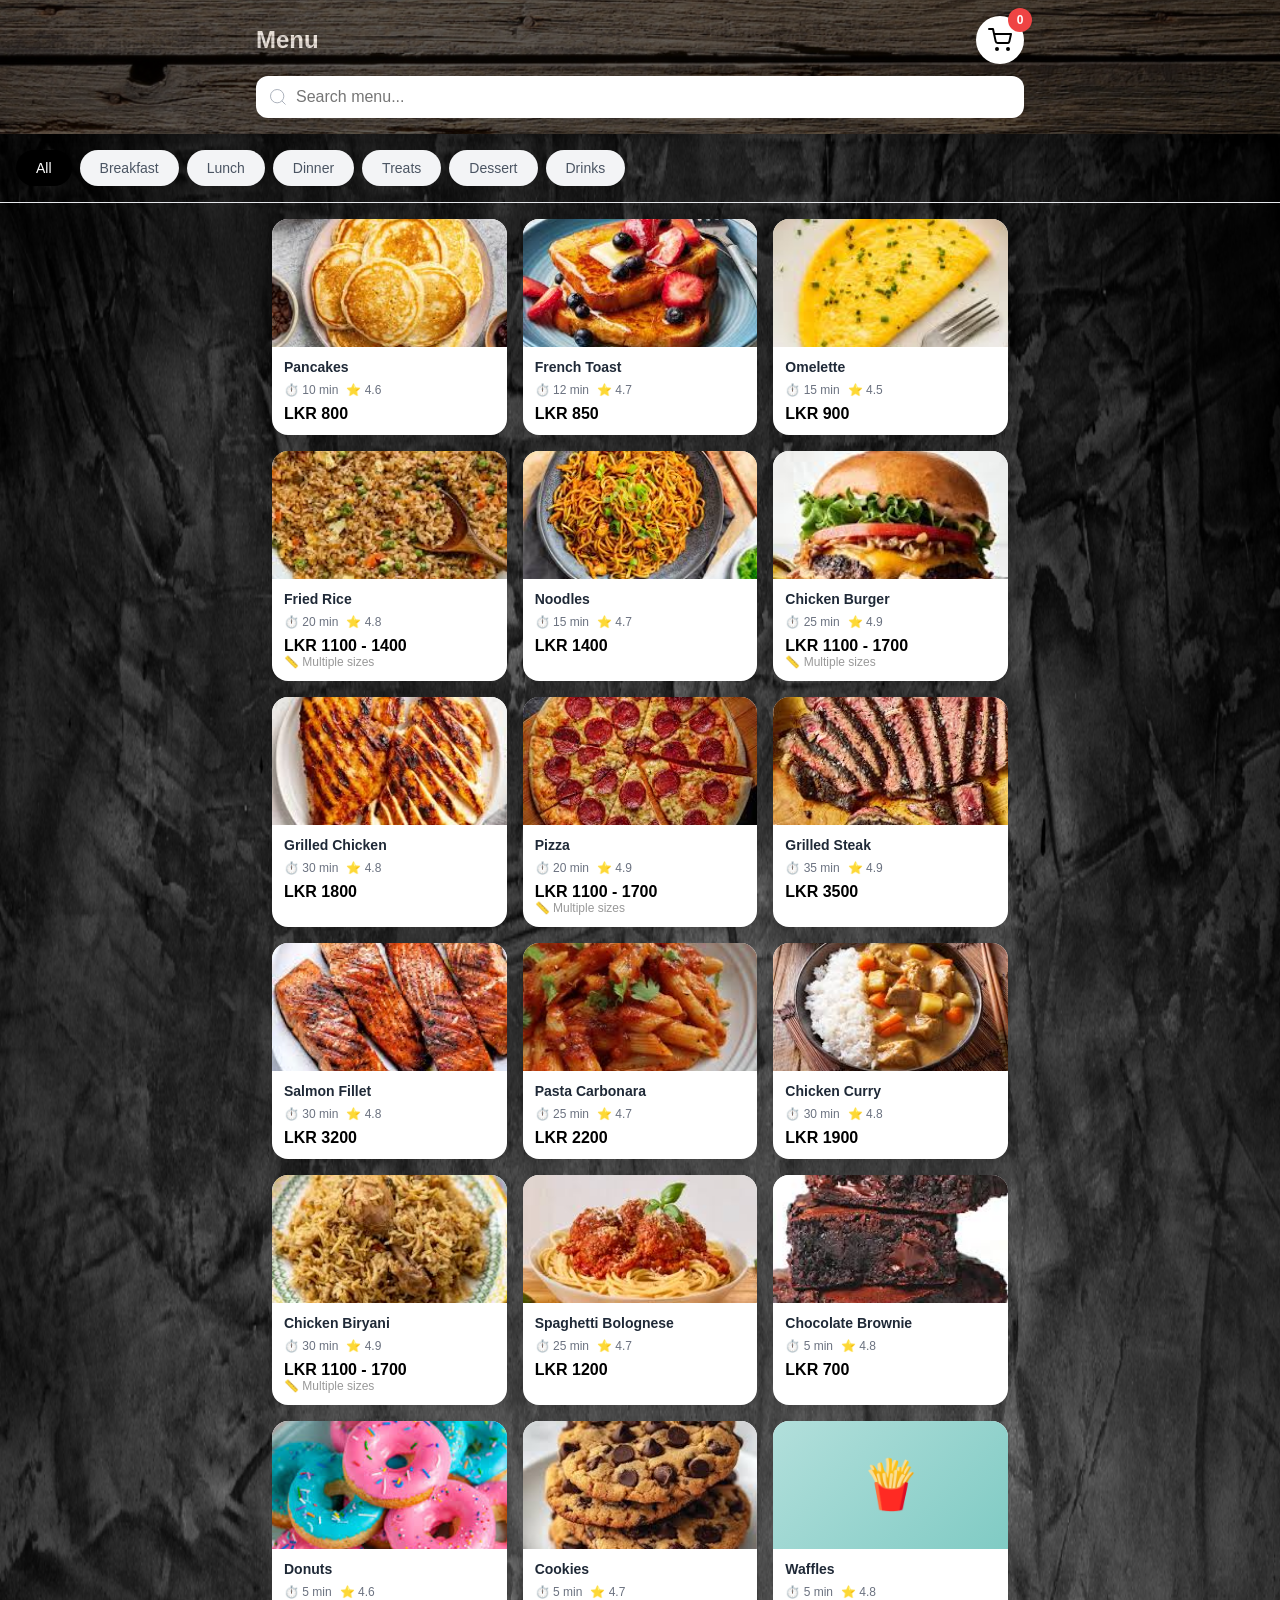
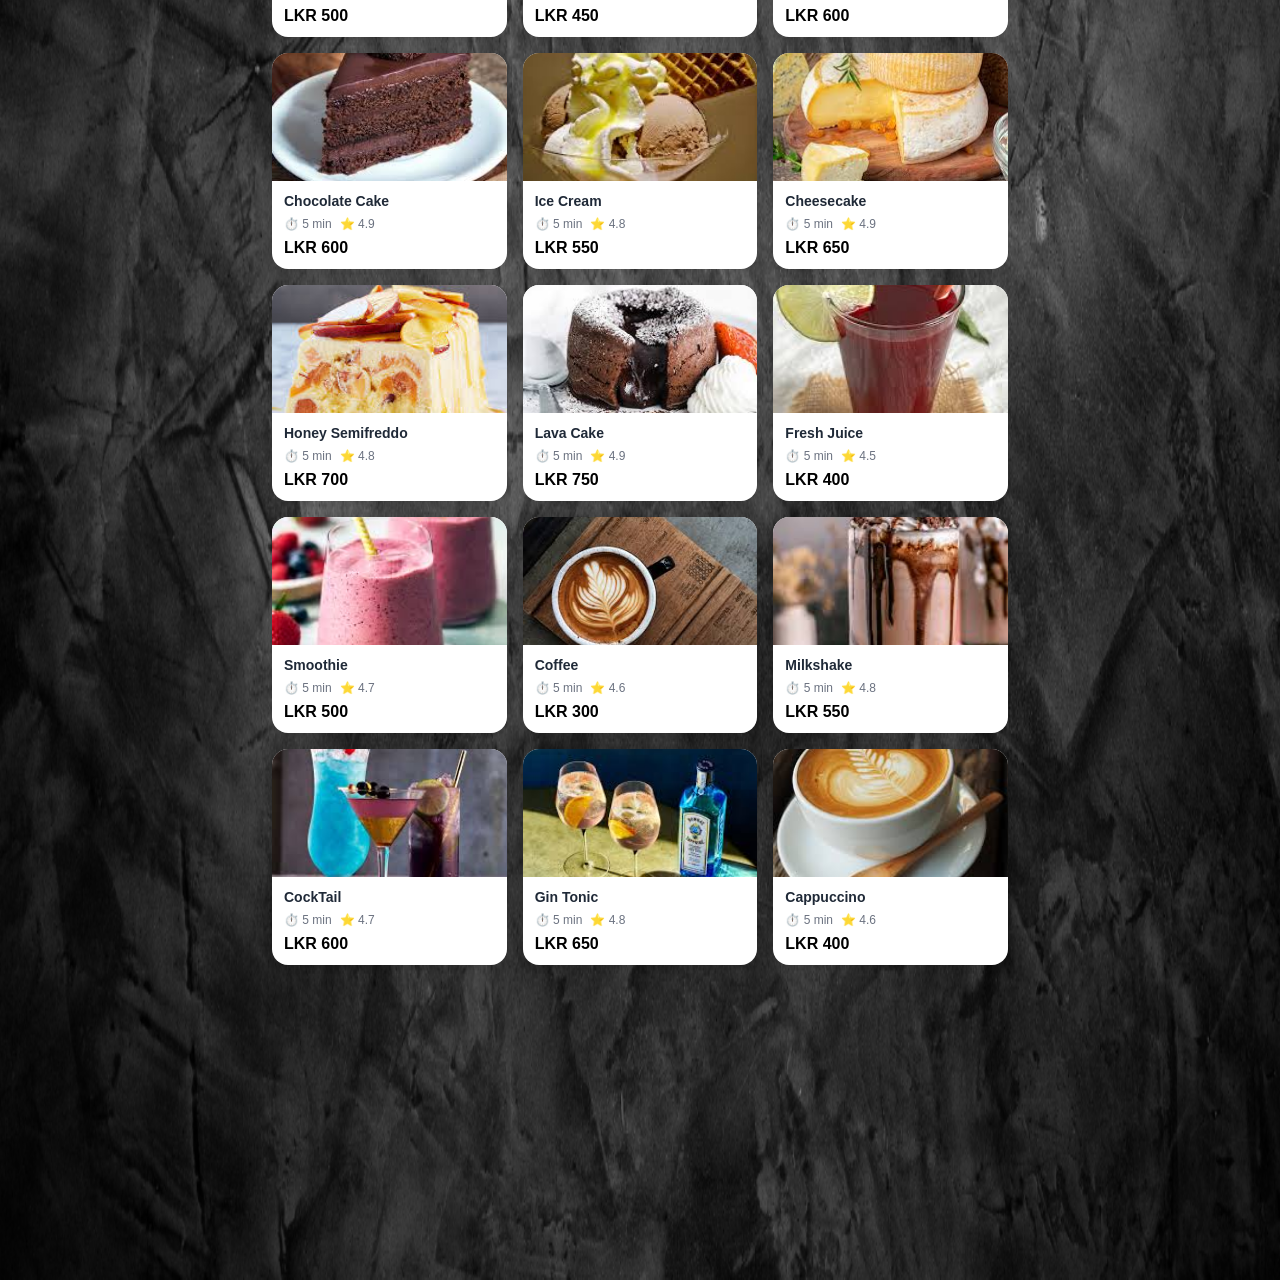
==== demo/menu.html @ 33deac60 "Add files via upload" ====
<!DOCTYPE html>
<html lang="en">
<head>
    <meta charset="UTF-8">
    <meta name="viewport" content="width=device-width, initial-scale=1.0">
    <title>Menu - Restaurant Ordering</title>
    <link rel="stylesheet" href="css/style.css">
    <script src="https://cdn.jsdelivr.net/npm/sweetalert2@11"></script>

    <!-- Favicon -->
    <link rel="icon" type="image/png" href="public/favicon/restaurant_logo-favicon.png">
    <style>
        .menu-bg {
            position: absolute;
            top: 0;
            left: 0;
            width: 100%;
            height: 320%;
            opacity: 0.;
            z-index: -1;
        }
    </style>
</head>
<body>
    <!-- Header -->
    <header class="header">
        <div class="header-content">
            <img src ="public/images/header-bg.png" alt="Header Background" class="header-img">
            <div class="header-top">  
                <h1 class="header-title">Menu</h1>
                <button id="cartBtn" class="cart-button">
                    <svg class="icon" viewBox="0 0 24 24" fill="none" stroke="currentColor" stroke-width="2"stroke-linecap="round" stroke-linejoin="round">
                        <circle cx="9" cy="21" r="1"></circle>
                        <circle cx="20" cy="21" r="1"></circle>
                        <path d="M1 1h4l2.68 12.39a2 2 0 0 0 2 1.61h9.72a2 2 0 0 0 2-1.61L23 6H6"></path>
                    </svg>
                   <span id="cartBadge" class="cart-badge">0</span>
                </button>

            </div>
            
            <!-- Search Bar -->
            <div class="search-container">
                <svg class="search-icon" viewBox="0 0 24 24" fill="none" stroke="currentColor">
                    <circle cx="11" cy="11" r="8"/>
                    <path d="m21 21-4.35-4.35"/>
                </svg>
                <input type="text" id="searchInput" class="search-input" placeholder="Search menu...">
            </div>
        </div>
    </header>

    <!-- Categories -->
    <div class="categories-container">
        <div id="categoriesList" class="categories-list">
            <!-- Categories will be loaded here -->
        </div>
    </div>

    <!-- Menu Items -->
    <div class="menu-container">
        <img src ="public/images/main-bg.png" alt="Menu Background" class="menu-bg">
        <div id="loadingSpinner" class="loading-spinner">
            <div class="spinner"></div>
            <p>Loading menu...</p>
        </div>
        <div id="menuGrid" class="menu-grid">
            <!-- Menu items will be loaded here -->
        </div>
    </div>

    <!-- Item Detail Modal -->
    <div id="itemModal" class="modal">
        <div class="modal-content">
            <button id="closeModal" class="modal-close">
                <svg class="icon" viewBox="0 0 24 24" fill="none" stroke="currentColor">
                    <line x1="18" y1="6" x2="6" y2="18"/>
                    <line x1="6" y1="6" x2="18" y2="18"/>
                </svg> 
            </button>
            
            <div id="modalImage" class="modal-image">
                <span class="modal-emoji">🍽️</span>
            </div>
            
            <h2 id="modalName" class="modal-name"></h2>
            <p id="modalDescription" class="modal-description"></p>
            
            <div class="modal-info">
                <span class="info-item">
                    <svg class="icon-small" viewBox="0 0 24 24" fill="none" stroke="currentColor">
                        <circle cx="12" cy="12" r="10"/>
                        <polyline points="12 6 12 12 16 14"/>
                    </svg>
                    <span id="modalTime"></span>
                </span>
                <span class="info-item">
                    <svg class="icon-small star" viewBox="0 0 24 24" fill="currentColor">
                        <polygon points="12 2 15.09 8.26 22 9.27 17 14.14 18.18 21.02 12 17.77 5.82 21.02 7 14.14 2 9.27 8.91 8.26 12 2"/>
                    </svg>
                    <span id="modalRating"></span>
                </span>
            </div>
            
            <p id="modalPrice" class="modal-price">$0.00</p>
            
            <button id="addToCartBtn" class="btn-primary">Add to Cart</button>
        </div>
    </div>

    <script src="js/menu.js"></script>

</body>
</html>
---- demo/css/style.css ----
/* Reset and Base Styles */
* {
    margin: 0;
    padding: 0;
    box-sizing: border-box;
}

body {
    font-family: -apple-system, BlinkMacSystemFont, 'Segoe UI', 'Roboto', 'Oxygen', 'Ubuntu', 'Cantarell', sans-serif;
    background-color: #f9fafb;
    color: #1f2937;
    min-height: 100vh;
}

.icon {
    width: 24px;
    height: 24px;
    stroke-width: 2;
}

.icon-small {
    width: 16px;
    height: 16px;
    stroke-width: 2;
}

/* Landing Page Styles */
.landing-container {
    min-height: 100vh;
    background: linear-gradient(135deg, #e0f2f1 0%, #b2dfdb 100%);
    display: flex;
    align-items: center;
    justify-content: center;
    padding: 20px;
}

.landing-card {
    background: white;
    border-radius: 24px;
    box-shadow: 0 20px 25px -5px rgba(0, 0, 0, 0.1);
    padding: 40px 30px;
    max-width: 400px;
    width: 100%;
    text-align: center;
}

.landing-icon {
    width: 80px;
    height: 80px;
    background: #000000;
    border-radius: 50%;
    margin: 0 auto 20px;
    display: flex;
    align-items: center;
    justify-content: center;
}

.landing-icon .icon {
    width: 40px;
    height: 40px;
    stroke: white;
}

.landing-title {
    font-size: 32px;
    font-weight: bold;
    margin-bottom: 10px;
}

.table-info {
    color: #6b7280;
    font-size: 18px;
    margin-bottom: 20px;
    transition: all 0.3s;
}

.qr-icon {
    width: 100px;
    height: 100px;
    margin: 0 auto 20px;
    padding: 20px;
    background: #f0f9ff;
    border-radius: 16px;
    border: 3px dashed #000000;
}

.qr-icon svg {
    width: 100%;
    height: 100%;
    stroke: #000000;
}

.landing-description {
    color: #4b5563;
    line-height: 1.6;
    margin-bottom: 30px;
}

.error-message {
    color: #ef4444;
    font-size: 14px;
    margin-top: 20px;
}

/* Header Styles */
.header {
    background:#000000;
    color: white;
    padding: 16px;
    position: sticky;
    top: 0;
    z-index: 100;
    box-shadow: 0 2px 8px rgba(0, 0, 0, 0.1);
}

.header-content {
    max-width: 768px;
    margin: 0 auto;
}

.header-top {
    display: flex;
    justify-content: space-between;
    align-items: center;
    margin-bottom: 12px;
}

.header-title {
    font-size: 24px;
    font-weight: bold;
}

.header-img {
    position: absolute;
    top: 0;
    left: 0;
    width: 100%;
    height: 100%;
    object-fit: cover;
    opacity: 0.4;
}

.cart-button, .back-button {
    position: relative;
    background: white;
    color: #000000;
    border: none;
    border-radius: 50%;
    width: 48px;
    height: 48px;
    display: flex;
    align-items: center;
    justify-content: center;
    cursor: pointer;
    transition: transform 0.2s;
}

.cart-button:hover, .back-button:hover {
    transform: scale(1.05);
}

.cart-badge {
    position: absolute;
    top: -8px;
    right: -8px;
    background: #ef4444;
    color: white;
    font-size: 12px;
    font-weight: bold;
    width: 24px;
    height: 24px;
    border-radius: 50%;
    display: flex;
    align-items: center;
    justify-content: center;
}

/* Search Bar */
.search-container {
    position: relative;
}

.search-icon {
    position: absolute;
    left: 12px;
    top: 50%;
    transform: translateY(-50%);
    width: 20px;
    height: 20px;
    stroke: #9ca3af;
}

.search-input {
    width: 100%;
    padding: 12px 12px 12px 40px;
    border-radius: 12px;
    border: none;
    font-size: 16px;
    outline: none;
}

/* Categories */
.categories-container {
    padding: 16px;
    overflow-x: auto;
    border-bottom: 1px solid #e5e7eb;
    white-space: nowrap;
    -webkit-overflow-scrolling: touch;
}

.categories-container::-webkit-scrollbar {
    display: none;
}

.categories-list {
    display: inline-flex;
    gap: 8px;
}

.category-btn {
    display: inline-block;
    padding: 10px 20px;
    border-radius: 20px;
    border: none;
    font-size: 14px;
    font-weight: 500;
    cursor: pointer;
    transition: all 0.2s;
    white-space: nowrap;
}

.category-btn.active {
    background: #000000;
    color: white;
}

.category-btn:not(.active) {
    background: #f3f4f6;
    color: #4b5563;
}

.category-btn:not(.active):hover {
    background: #e5e7eb;
}

/* Menu Grid */
.menu-container {
    padding: 16px;
    max-width: 768px;
    margin: 0 auto;
    padding-bottom: 80px;
}


.loading-spinner {
    text-align: center;
    padding: 60px 20px;
}

.spinner {
    border: 4px solid #f3f4f6;
    border-top: 4px solid #000000;
    border-radius: 50%;
    width: 48px;
    height: 48px;
    animation: spin 1s linear infinite;
    margin: 0 auto 16px;
}

@keyframes spin {
    0% { transform: rotate(0deg); }
    100% { transform: rotate(360deg); }
}

.menu-grid {
    display: grid;
    grid-template-columns: repeat(2, 1fr);
    gap: 16px;
}

@media (min-width: 640px) {
    .menu-grid {
        grid-template-columns: repeat(3, 1fr);
    }
}

/* Menu Item Card */
.menu-item {
    background: white;
    border-radius: 16px;
    box-shadow: 0 2px 8px rgba(0, 0, 0, 0.08);
    overflow: hidden;
    cursor: pointer;
    transition: transform 0.2s, box-shadow 0.2s;
}

.menu-item:hover {
    transform: translateY(-4px);
    box-shadow: 0 8px 16px rgba(0, 0, 0, 0.12);
}

.menu-item-image {
    height: 128px;
    background: linear-gradient(135deg, #b2dfdb 0%, #80cbc4 100%);
    display: flex;
    align-items: center;
    justify-content: center;
    font-size: 48px;
    overflow: hidden;
}

.menu-item-image img {
    width: 100%;
    height: 100%;
    object-fit: cover;
}

.menu-item-content {
    padding: 12px;
}

.menu-item-name {
    font-size: 14px;
    font-weight: 600;
    margin-bottom: 8px;
    overflow: hidden;
    text-overflow: ellipsis;
    white-space: nowrap;
}

.menu-item-info {
    display: flex;
    align-items: center;
    gap: 8px;
    font-size: 12px;
    color: #6b7280;
    margin-bottom: 8px;
}

.info-item {
    display: flex;
    align-items: center;
    gap: 4px;
}

.star {
    fill: #fbbf24;
    stroke: #fbbf24;
}

.menu-item-price {
    font-size: 16px;
    font-weight: bold;
    color: #000000;
}

/* Modal Styles */
.modal {
    display: none;
    position: fixed;
    top: 0;
    left: 0;
    right: 0;
    bottom: 0;
    background: rgba(0, 0, 0, 0.5);
    z-index: 1000;
    align-items: flex-end;
    justify-content: center;
}


.modal.active {
    display: flex;
}

.modal-content {
    background: white;
    border-radius: 24px 24px 0 0;
    width: 100%;
    max-width: 600px;
    padding: 24px;
    position: relative;
    animation: slideUp 0.3s ease-out;
}

@keyframes slideUp {
    from {
        transform: translateY(100%);
    }
    to {
        transform: translateY(0);
    }
}

.modal-close {
    position: absolute;
    top: 16px;
    right: 16px;
    background: #f3f4f6;
    border: none;
    border-radius: 50%;
    width: 40px;
    height: 40px;
    display: flex;
    align-items: center;
    justify-content: center;
    cursor: pointer;
    z-index: 10;
}

.modal-image {
    height: 200px;
    background: linear-gradient(135deg, #b2dfdb 0%, #80cbc4 100%);
    border-radius: 16px;
    margin-bottom: 16px;
    display: flex;
    align-items: center;
    justify-content: center;
    overflow: hidden;
}

.modal-image img {
    width: 100%;
    height: 100%;
    object-fit: cover;
}

.modal-emoji {
    font-size: 72px;
}

.modal-name {
    font-size: 24px;
    font-weight: bold;
    margin-bottom: 8px;
}

.modal-description {
    color: #6b7280;
    line-height: 1.5;
    margin-bottom: 16px;
}

.modal-info {
    display: flex;
    gap: 16px;
    font-size: 14px;
    color: #6b7280;
    margin-bottom: 16px;
}

.modal-price {
    font-size: 28px;
    font-weight: bold;
    color: #000000;
    margin-bottom: 20px;
}

/* Cart Page Styles */
.empty-cart {
    display: flex;
    flex-direction: column;
    align-items: center;
    justify-content: center;
    min-height: 60vh;
    padding: 20px;
}

.empty-icon {
    width: 96px;
    height: 96px;
    stroke: #d1d5db;
    margin-bottom: 16px;
}

.empty-text {
    font-size: 20px;
    color: #6b7280;
    margin-bottom: 20px;
}

.cart-items-container {
    padding: 16px;
    max-width: 600px;
    margin: 0 auto;
    padding-bottom: 200px;
}

.cart-item {
    background: white;
    border-radius: 16px;
    padding: 16px;
    margin-bottom: 16px;
    box-shadow: 0 2px 8px rgba(0, 0, 0, 0.08);
}

.cart-item-top {
    display: flex;
    gap: 16px;
    margin-bottom: 16px;
}

.cart-item-image {
    width: 80px;
    height: 80px;
    background: linear-gradient(135deg, #b2dfdb 0%, #80cbc4 100%);
    border-radius: 12px;
    flex-shrink: 0;
    display: flex;
    align-items: center;
    justify-content: center;
    font-size: 32px;
    overflow: hidden;
}

.cart-item-image img {
    width: 100%;
    height: 100%;
    object-fit: cover;
}

.cart-item-info {
    flex: 1;
}

.cart-item-name {
    font-size: 16px;
    font-weight: 600;
    margin-bottom: 4px;
}

.cart-item-price {
    font-size: 16px;
    font-weight: bold;
    color: #000000;
}

.cart-item-remove {
    background: none;
    border: none;
    color: #ef4444;
    cursor: pointer;
    padding: 4px;
}

.cart-item-bottom {
    display: flex;
    justify-content: space-between;
    align-items: center;
}

.quantity-controls {
    display: flex;
    align-items: center;
    background: #f3f4f6;
    border-radius: 12px;
    overflow: hidden;
}

.quantity-btn {
    background: none;
    border: none;
    padding: 8px 12px;
    cursor: pointer;
    display: flex;
    align-items: center;
    justify-content: center;
}

.quantity-btn:hover {
    background: #e5e7eb;
}

.quantity-value {
    padding: 0 16px;
    font-weight: 600;
}

.item-total {
    font-size: 18px;
    font-weight: bold;
}

/* Cart Footer */
.cart-footer {
    position: fixed;
    bottom: 0;
    left: 0;
    right: 0;
    background: white;
    border-top: 1px solid #e5e7eb;
    padding: 16px;
    box-shadow: 0 -4px 12px rgba(0, 0, 0, 0.05);
}

.cart-summary {
    max-width: 600px;
    margin: 0 auto 16px;
}

.summary-row {
    display: flex;
    justify-content: space-between;
    margin-bottom: 8px;
    font-size: 16px;
}

.summary-row.total {
    font-size: 20px;
    font-weight: bold;
    border-top: 1px solid #e5e7eb;
    padding-top: 12px;
    margin-top: 12px;
}

.payment-buttons {
    display: grid;
    grid-template-columns: 1fr 1fr;
    gap: 12px;
    max-width: 600px;
    margin: 0 auto;
}

/* Checkout Styles */
.checkout-container {
    padding: 16px;
    max-width: 600px;
    margin: 0 auto;
    padding-bottom: 100px;
}

.checkout-section {
    background: white;
    border-radius: 16px;
    padding: 20px;
    margin-bottom: 16px;
    box-shadow: 0 2px 8px rgba(0, 0, 0, 0.08);
}

.section-title {
    font-size: 18px;
    font-weight: bold;
    margin-bottom: 16px;
}

.order-summary {
    border-bottom: 1px solid #e5e7eb;
    padding-bottom: 12px;
    margin-bottom: 12px;
}

.order-item {
    display: flex;
    justify-content: space-between;
    margin-bottom: 8px;
}

.summary-totals {
    padding-top: 12px;
}

.payment-methods {
    display: flex;
    flex-direction: column;
    gap: 12px;
}

.payment-option {
    display: flex;
    align-items: center;
    padding: 16px;
    border: 2px solid #e5e7eb;
    border-radius: 12px;
    cursor: pointer;
    transition: all 0.2s;
}

.payment-option:has(input:checked) {
    border-color: #000000;
    background: #f0fdfa;
}

.payment-option input {
    margin-right: 12px;
    width: 20px;
    height: 20px;
    cursor: pointer;
}

.payment-label {
    font-size: 16px;
}

/* Payment Gateway Modal Styles */
.payment-gateway-modal {
    display: none;
    position: fixed;
    top: 0;
    left: 0;
    width: 100%;
    height: 100%;
    background: rgba(0, 0, 0, 0.8);
    z-index: 10001;
    align-items: center;
    justify-content: center;
    backdrop-filter: blur(5px);
}

.payment-gateway-modal.active {
    display: flex;
}

.payment-gateway-content {
    background: white;
    border-radius: 20px;
    padding: 30px;
    max-width: 500px;
    width: 90%;
    max-height: 80vh;

    display: flex;
    flex-direction: column;
}

.payment-gateway-header {
    text-align: center;
    margin-bottom: 30px;
}

.payment-gateway-header h2 {
    font-size: 28px;
    color: #1f2937;
    margin-bottom: 10px;
}

.payment-gateway-header p {
    color: #6b7280;
    font-size: 16px;
}

.payment-gateway-body {
    flex: 1;
    overflow-y: auto;
    padding-bottom: 20px;
}


.payment-method-grid {
    display: grid;
    grid-template-columns: repeat(2, 1fr);
    gap: 15px;
    margin-bottom: 30px;
}

.payment-method-option {
    border: 2px solid #e5e7eb;
    border-radius: 12px;
    padding: 20px;
    text-align: center;
    cursor: pointer;
    transition: all 0.3s ease;
    background: white;
}

.payment-method-option:hover {
    border-color: #2D7A7C;
    transform: translateY(-3px);
    box-shadow: 0 5px 15px rgba(45, 122, 124, 0.2);
}

.payment-method-option.selected {
    border-color: #2D7A7C;
    background: #f0fdf4;
}


.payment-method-name {
    font-size: 14px;
    font-weight: 600;
    color: #1f2937;
}

.payment-gateway-buttons {            
    gap: 15px;

    margin-top: auto;
    padding: 20px 0 0;
    border-top: 1px solid #e5e7eb;
    background: #ffffff;
}

.payment-gateway-buttons button {
    flex: 1;
    padding: 15px;
    border-radius: 12px;
    font-size: 16px;
    font-weight: 600;
    cursor: pointer;
    transition: all 0.2s ease;
    border: none;
}

.payment-gateway-buttons.show {
    display: flex;
    gap: 15px;
}

.gateway-cancel-btn {
    background: #f3f4f6;
    color: #374151;
}

.gateway-pay-btn {
    background: linear-gradient(135deg, #2D7A7C, #1f5456);
    color: white;
}

.gateway-pay-btn:disabled {
    opacity: 0.5;
    cursor: not-allowed;
}

@keyframes slideUp {
    from { 
        transform: translateY(50px);
        opacity: 0;
    }
    to { 
        transform: translateY(0);
        opacity: 1;
    }
}


/* =====================================================
   SUCCESS OVERLAY WITH ANIMATIONS
   ===================================================== */

.success-overlay {
    display: none;
    position: fixed;
    top: 0;
    left: 0;
    width: 100%;
    height: 100%;
    background: rgba(0, 0, 0, 0.95);
    backdrop-filter: blur(10px);
    z-index: 9999;
    align-items: center;
    justify-content: center;
    opacity: 0;
    transition: opacity 0.3s ease;
}

.success-overlay.active {
    opacity: 1;
}

.success-content {
    text-align: center;
    padding: 2rem;
    max-width: 500px;
    animation: slideUpFade 0.5s ease-out;
}

@keyframes slideUpFade {
    from {
        opacity: 0;
        transform: translateY(30px);
    }
    to {
        opacity: 1;
        transform: translateY(0);
    }
}

/* Checkmark Animation */
.checkmark-circle {
    width: 120px;
    height: 120px;
    margin: 0 auto 2rem;
}

.checkmark {
    width: 120px;
    height: 120px;
    border-radius: 50%;
    display: block;
    stroke-width: 3;
    stroke: #10b981;
    stroke-miterlimit: 10;
    box-shadow: inset 0 0 0 #10b981;
    animation: fill 0.4s ease-in-out 0.4s forwards,
               scale 0.3s ease-in-out 0.9s both;
}

.checkmark-circle-path {
    stroke-dasharray: 166;
    stroke-dashoffset: 166;
    stroke-width: 3;
    stroke-miterlimit: 10;
    stroke: #10b981;
    fill: none;
    animation: stroke 0.6s cubic-bezier(0.65, 0, 0.45, 1) forwards;
}

.checkmark-check {
    transform-origin: 50% 50%;
    stroke-dasharray: 48;
    stroke-dashoffset: 48;
    stroke: #fff;
    stroke-width: 3;
    animation: stroke 0.3s cubic-bezier(0.65, 0, 0.45, 1) 0.8s forwards;
}

@keyframes stroke {
    100% {
        stroke-dashoffset: 0;
    }
}

@keyframes scale {
    0%, 100% {
        transform: none;
    }
    50% {
        transform: scale3d(1.1, 1.1, 1);
    }
}

@keyframes fill {
    100% {
        box-shadow: inset 0 0 0 60px #10b981;
    }
}

/* Success Text Styling */
.success-title {
    font-size: 2rem;
    color: #fff;
    margin-bottom: 0.5rem;
    font-weight: 700;
}

.success-message {
    font-size: 1.3rem;
    color: #10b981;
    margin-bottom: 2rem;
    font-weight: 600;
}

.order-id-box {
    background: rgba(16, 185, 129, 0.1);
    border: 2px solid #10b981;
    border-radius: 12px;
    padding: 1.5rem;
    margin: 2rem 0;
    animation: pulse 2s ease-in-out infinite;
}

@keyframes pulse {
    0%, 100% {
        box-shadow: 0 0 0 0 rgba(16, 185, 129, 0.4);
    }
    50% {
        box-shadow: 0 0 0 10px rgba(16, 185, 129, 0);
    }
}

.order-id-label {
    color: #999;
    font-size: 0.9rem;
    margin-bottom: 0.5rem;
    letter-spacing: 2px;
}

.order-id-value {
    font-size: 1.5rem;
    color: #10b981;
    font-weight: 700;
    font-family: 'Courier New', monospace;
    letter-spacing: 2px;
}

.success-description {
    color: #ccc;
    line-height: 1.6;
    margin-bottom: 2rem;
    font-size: 1rem;
}

.receipt-link {
    display: inline-block;
    padding: 0.9rem 2rem;
    background: linear-gradient(135deg, #10b981, #059669);
    color: #fff;
    text-decoration: none;
    border-radius: 8px;
    font-weight: 600;
    margin-bottom: 1rem;
    transition: all 0.3s ease;
    box-shadow: 0 4px 15px rgba(16, 185, 129, 0.3);
}

.receipt-link:hover {
    transform: translateY(-2px);
    box-shadow: 0 6px 20px rgba(16, 185, 129, 0.4);
}

.back-menu-btn {
    padding: 1rem 2.5rem;
    background: linear-gradient(135deg, #10b981, #059669);
    color: #fff;
    border: none;
    border-radius: 8px;
    font-size: 1.1rem;
    font-weight: 600;
    cursor: pointer;
    transition: all 0.3s ease;
    box-shadow: 0 4px 15px rgba(16, 185, 129, 0.3);
}

.back-menu-btn:hover {
    transform: translateY(-2px);
    box-shadow: 0 6px 20px rgba(16, 185, 129, 0.4);
}

/* Confetti Animation */
.confetti {
    position: fixed;
    width: 10px;
    height: 10px;
    z-index: 10000;
    pointer-events: none;
}

@keyframes confetti-fall {
    0% {
        transform: translateY(-100vh) rotate(0deg);
        opacity: 1;
    }
    100% {
        transform: translateY(100vh) rotate(720deg);
        opacity: 0;
    }
}

/* Mobile Responsive */
@media (max-width: 600px) {
    .success-content {
        padding: 1.5rem;
    }
    
    .checkmark-circle {
        width: 100px;
        height: 100px;
    }
    
    .checkmark {
        width: 100px;
        height: 100px;
    }
    
    .success-title {
        font-size: 1.5rem;
    }
    
    .order-id-value {
        font-size: 1.2rem;
    }
}

/* Buttons */
.btn-primary, .btn-secondary {
    border: none;
    padding: 16px 24px;
    border-radius: 12px;
    font-size: 16px;
    font-weight: 600;
    cursor: pointer;
    transition: all 0.2s;
    display: flex;
    align-items: center;
    justify-content: center;
    gap: 8px;
}

.btn-primary {
    background: #000000;
    color: white;
    width: 100%;
}

.btn-primary:hover:not(:disabled) {
    background: #236062;
}

.btn-primary:disabled {
    background: #9ca3af;
    cursor: not-allowed;
}

.btn-secondary {
    background: #6b7280;
    color: white;
}

.btn-secondary:hover {
    background: #4b5563;
}

.btn-spinner {
    border: 3px solid rgba(255, 255, 255, 0.3);
    border-top: 3px solid white;
    border-radius: 50%;
    width: 20px;
    height: 20px;
    animation: spin 1s linear infinite;
}

/* Responsive */
@media (max-width: 640px) {
    .landing-card {
        padding: 30px 20px;
    }
    
    .menu-grid {
        gap: 12px;
    }
    
    .modal-content {
        padding: 20px;
    }
}

/* =====================================================
   PAYMENT GATEWAY FORM STYLES
   ===================================================== */

.payment-step {
    display: none;
}

.payment-step.active {
    display: block;
}

.back-to-methods {
    background: #f3f4f6;
    border: none;
    width: 40px;
    height: 40px;
    border-radius: 50%;
    cursor: pointer;
    display: flex;
    align-items: center;
    justify-content: center;
    transition: all 0.2s ease;
}

.back-to-methods:hover {
    background: #e5e7eb;
}

.payment-gateway-header {
    position: relative;
}

.payment-form {
    margin-bottom: 30px;
}

.form-group {
    margin-bottom: 20px;
}

.form-group label {
    display: block;
    margin-bottom: 8px;
    font-size: 14px;
    font-weight: 600;
    color: #374151;
}

.form-group input {
    width: 100%;
    padding: 12px 15px;
    border: 2px solid #e5e7eb;
    border-radius: 8px;
    font-size: 16px;
    transition: border-color 0.2s ease;
    box-sizing: border-box;
}

.form-group input:focus {
    outline: none;
    border-color: #2D7A7C;
}

.form-row {
    display: grid;
    grid-template-columns: 1fr 1fr;
    gap: 15px;
}

.auth-simulation {
    text-align: center;
    padding: 40px 20px;
}

.fingerprint-icon {
    margin-bottom: 15px;
    color: #2D7A7C;
}

.qr-code-display {
    display: flex;
    justify-content: center;
    padding: 20px;
    background: #f9fafb;
    border-radius: 12px;
}

.payment-method-icon {
    margin-bottom: 10px;
    color: #374151;
}
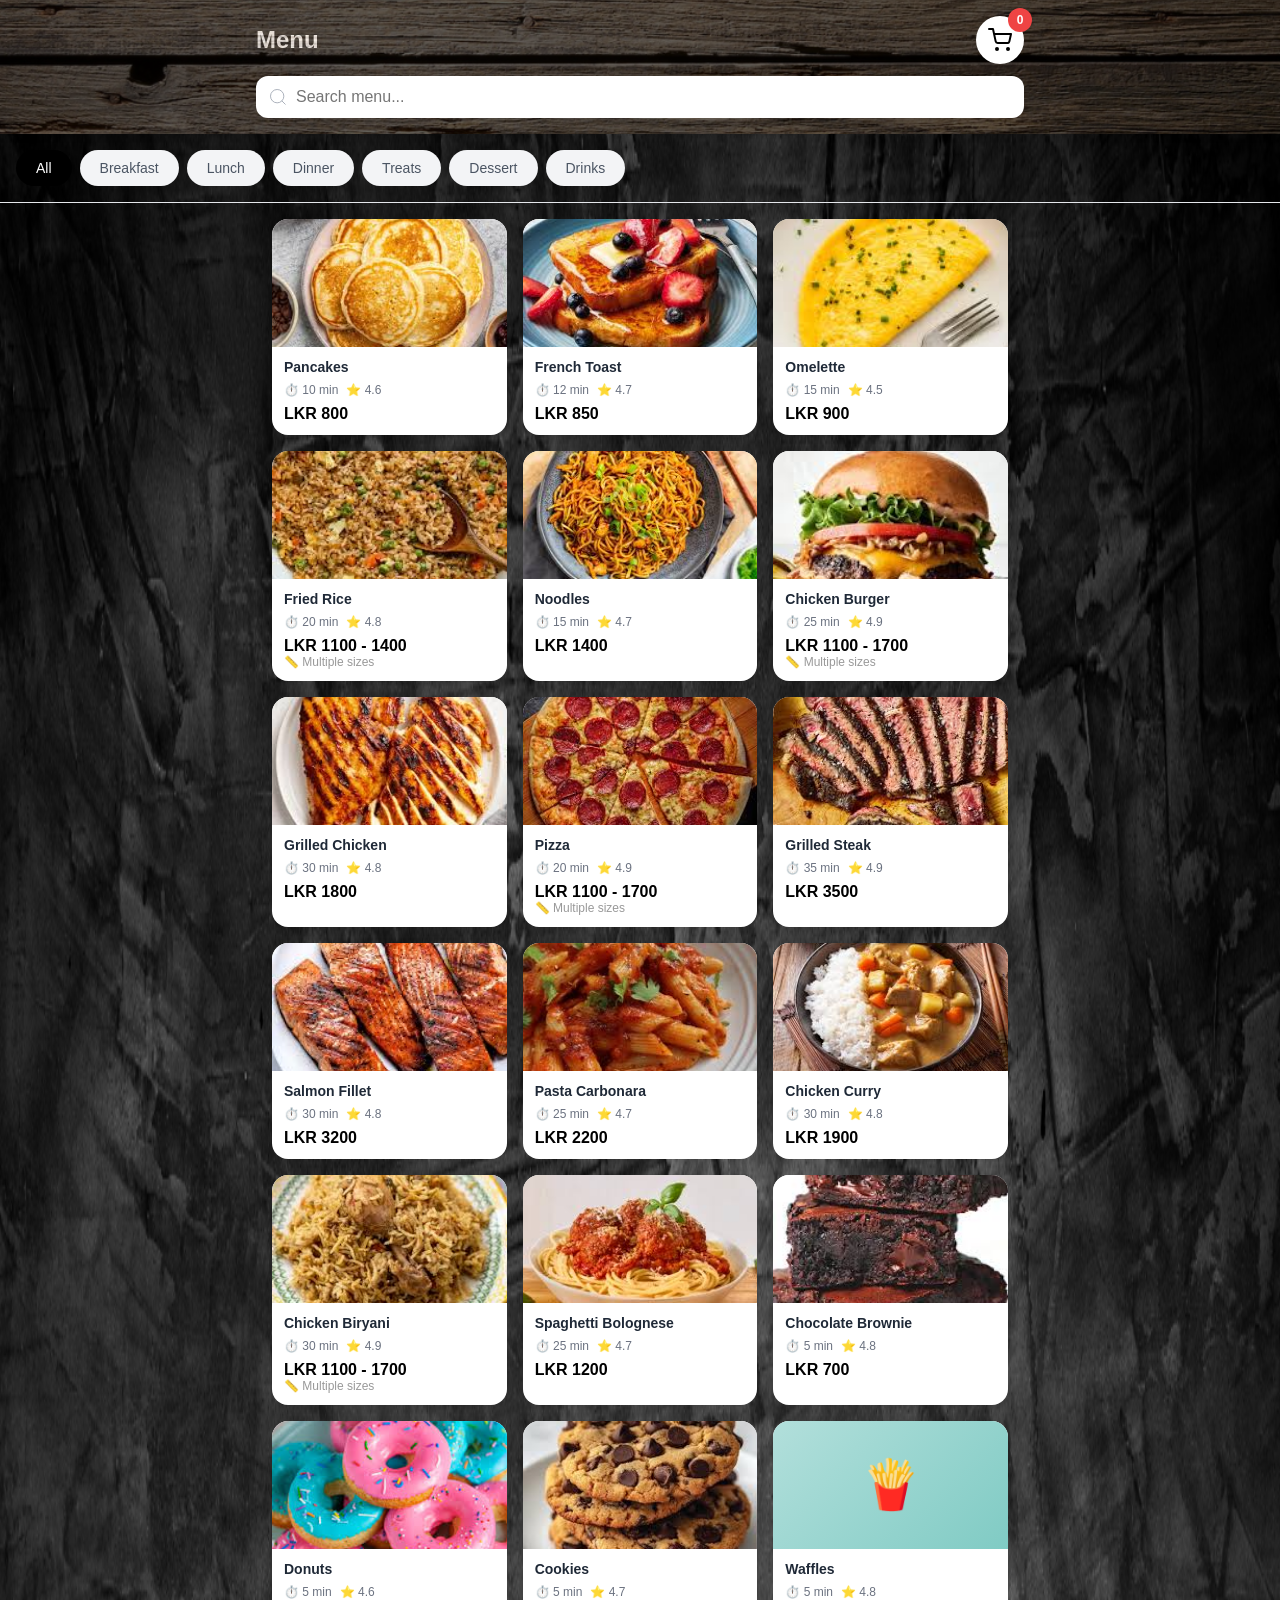
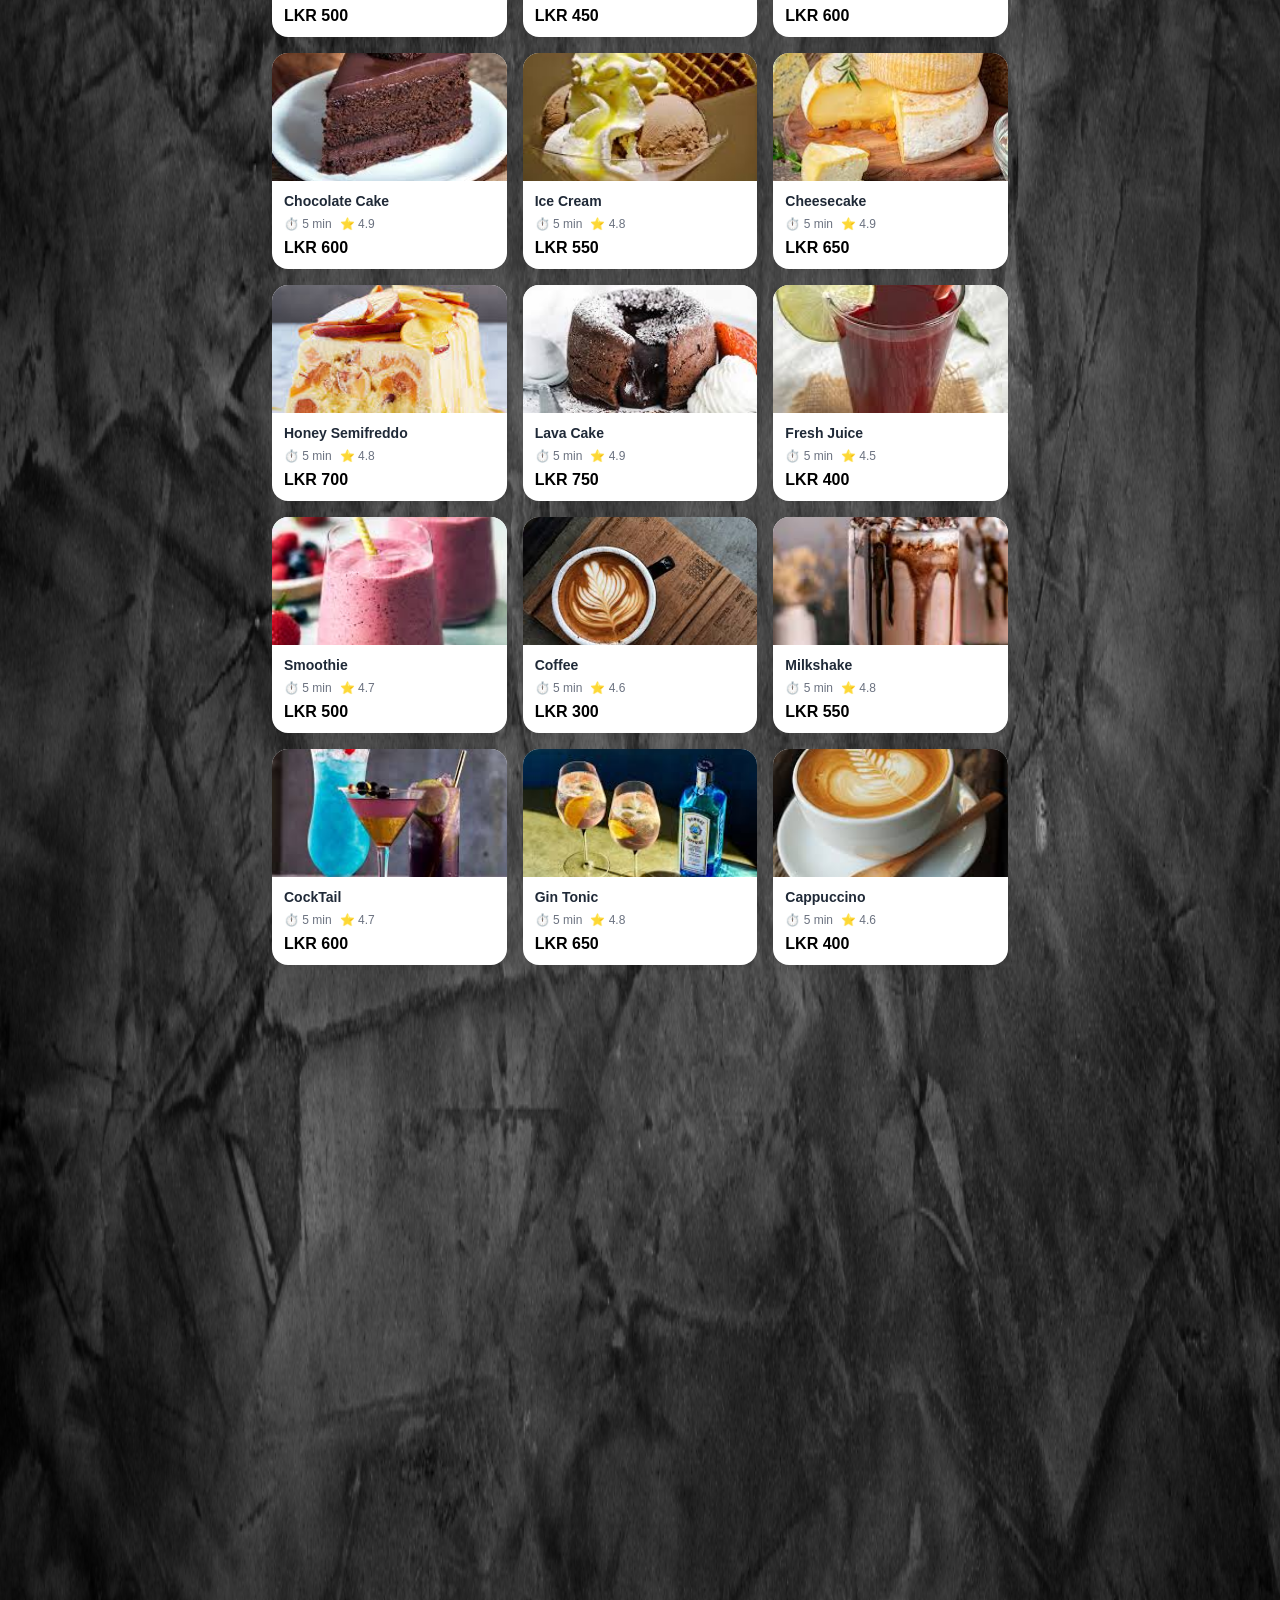
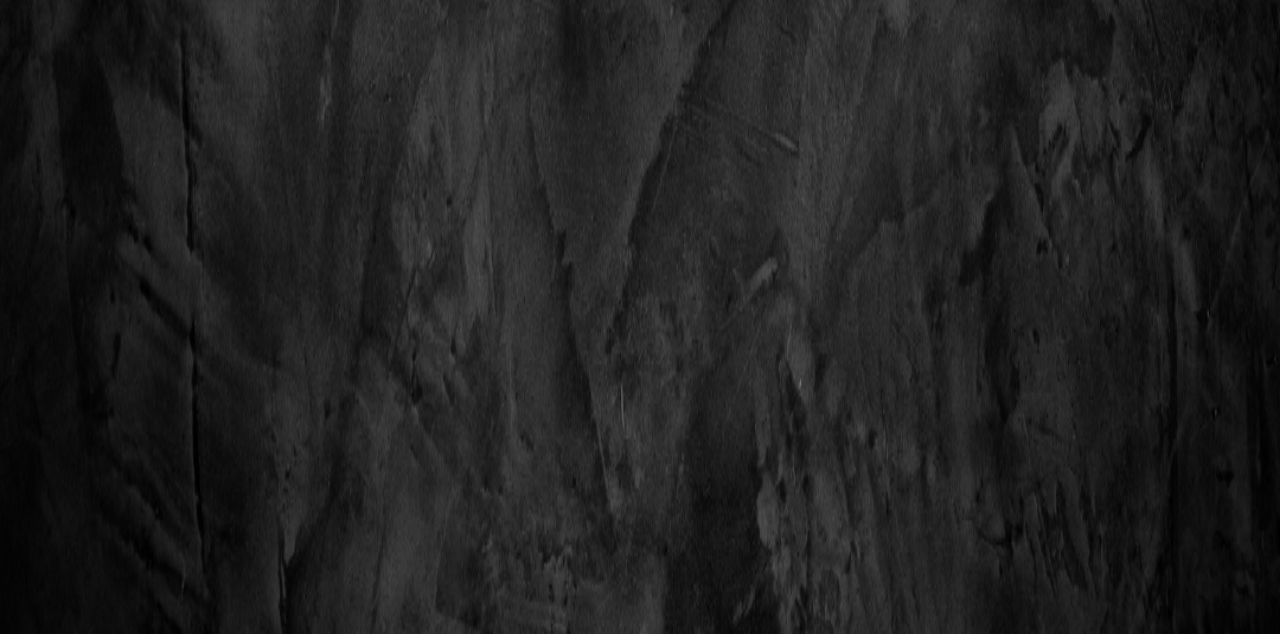
==== commit 872c3107: "Increase height of menu to 426%" ====
--- a/demo/menu.html
+++ b/demo/menu.html
@@ -15,7 +15,7 @@
             top: 0;
             left: 0;
             width: 100%;
-            height: 320%;
+            height: 426%;
             opacity: 0.;
             z-index: -1;
         }
@@ -111,4 +111,4 @@
     <script src="js/menu.js"></script>
 
 </body>
-</html>+</html>
